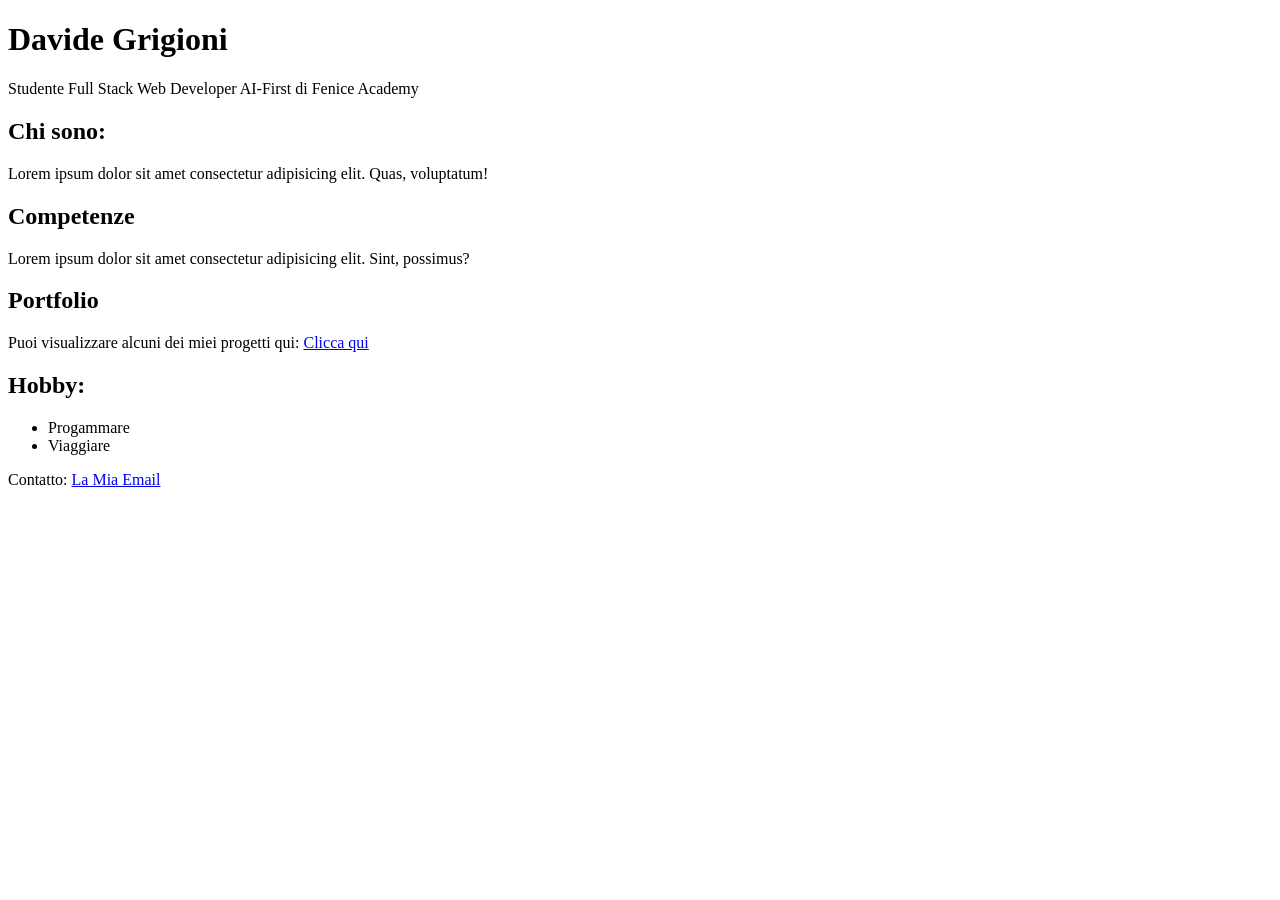
==== l1 - only html/index.html @ 969d1972 "added l1" ====
<!DOCTYPE html>
<html lang="en">

<head>
    <meta charset="UTF-8">
    <meta name="viewport" content="width=device-width, initial-scale=1.0">
    <title>Esercizio HTML</title>
</head>

<body>
    <header>
        <h1>Davide Grigioni</h1>
        <p>Studente Full Stack Web Developer AI-First di Fenice Academy</p>
    </header>

    <main>
        <section>
            <h2>Chi sono:</h2>
            <p>Lorem ipsum dolor sit amet consectetur adipisicing elit. Quas, voluptatum!</p>
        </section>
        <section>
            <h2>Competenze</h2>
            <p>Lorem ipsum dolor sit amet consectetur adipisicing elit. Sint, possimus?</p>
        </section>
        <section>
            <h2>Portfolio</h2>
            <p>Puoi visualizzare alcuni dei miei progetti qui:
                <a href="google.com">Clicca qui</a>
            </p>
        </section>
        <section>
            <h2>Hobby:</h2>
            <ul>
                <li>Progammare</li>
                <li>Viaggiare</li>
            </ul>
        </section>
    </main>

    <footer>
        <p>
            Contatto:
            <a href="mailto:g@g.g">La Mia Email</a>
        </p>
    </footer>

</body>

</html>
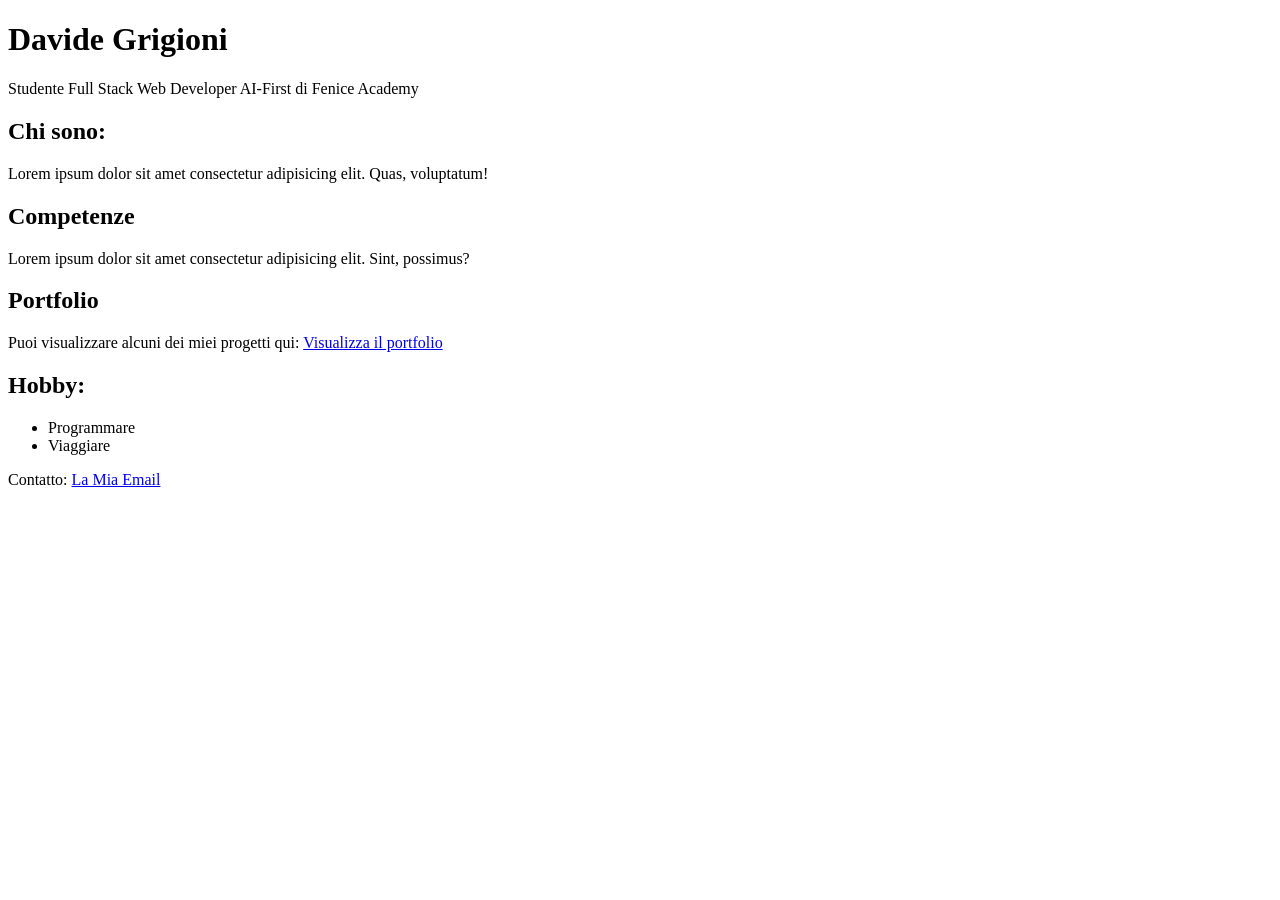
==== commit ae76e69e: "migliorato sito tramite copilot" ====
--- a/l1 - only html/index.html
+++ b/l1 - only html/index.html
@@ -1,49 +1,53 @@
-<!DOCTYPE html>
-<html lang="en">
+<!doctype html>
+<html lang="it">
+  <head>
+    <meta charset="UTF-8" />
+    <meta name="viewport" content="width=device-width, initial-scale=1.0" />
+    <title>Esercizio HTML</title>
+  </head>
 
-<head>
-    <meta charset="UTF-8">
-    <meta name="viewport" content="width=device-width, initial-scale=1.0">
-    <title>Esercizio HTML</title>
-</head>
-
-<body>
+  <body>
     <header>
-        <h1>Davide Grigioni</h1>
-        <p>Studente Full Stack Web Developer AI-First di Fenice Academy</p>
+      <h1>Davide Grigioni</h1>
+      <p>Studente Full Stack Web Developer AI-First di Fenice Academy</p>
     </header>
 
     <main>
-        <section>
-            <h2>Chi sono:</h2>
-            <p>Lorem ipsum dolor sit amet consectetur adipisicing elit. Quas, voluptatum!</p>
-        </section>
-        <section>
-            <h2>Competenze</h2>
-            <p>Lorem ipsum dolor sit amet consectetur adipisicing elit. Sint, possimus?</p>
-        </section>
-        <section>
-            <h2>Portfolio</h2>
-            <p>Puoi visualizzare alcuni dei miei progetti qui:
-                <a href="google.com">Clicca qui</a>
-            </p>
-        </section>
-        <section>
-            <h2>Hobby:</h2>
-            <ul>
-                <li>Progammare</li>
-                <li>Viaggiare</li>
-            </ul>
-        </section>
+      <section>
+        <h2>Chi sono:</h2>
+        <p>
+          Lorem ipsum dolor sit amet consectetur adipisicing elit. Quas,
+          voluptatum!
+        </p>
+      </section>
+      <section>
+        <h2>Competenze</h2>
+        <p>
+          Lorem ipsum dolor sit amet consectetur adipisicing elit. Sint,
+          possimus?
+        </p>
+      </section>
+      <section>
+        <h2>Portfolio</h2>
+        <p>
+          Puoi visualizzare alcuni dei miei progetti qui:
+          <a href="https://google.com">Visualizza il portfolio</a>
+        </p>
+      </section>
+      <section>
+        <h2>Hobby:</h2>
+        <ul>
+          <li>Programmare</li>
+          <li>Viaggiare</li>
+        </ul>
+      </section>
     </main>
 
     <footer>
-        <p>
-            Contatto:
-            <a href="mailto:g@g.g">La Mia Email</a>
-        </p>
+      <p>
+        Contatto:
+        <a href="mailto:g@g.g">La Mia Email</a>
+      </p>
     </footer>
-
-</body>
-
-</html>+  </body>
+</html>
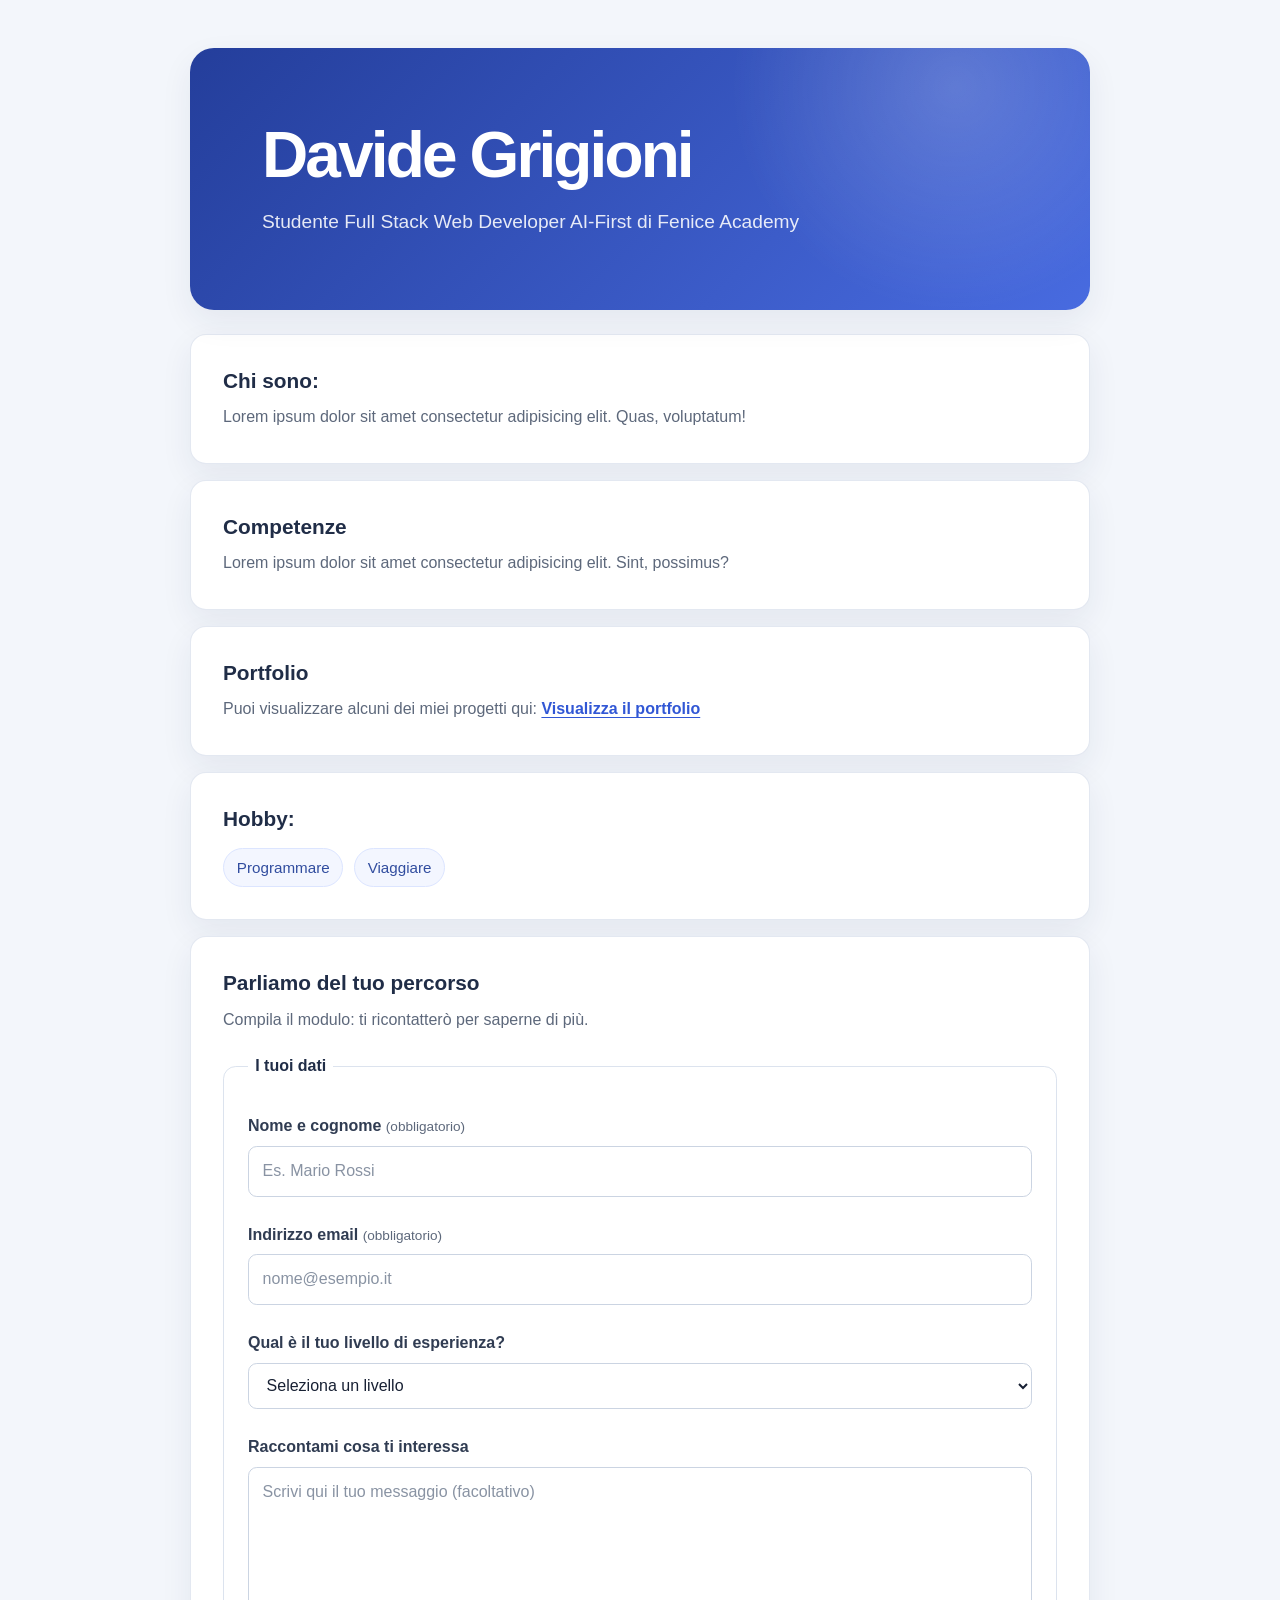
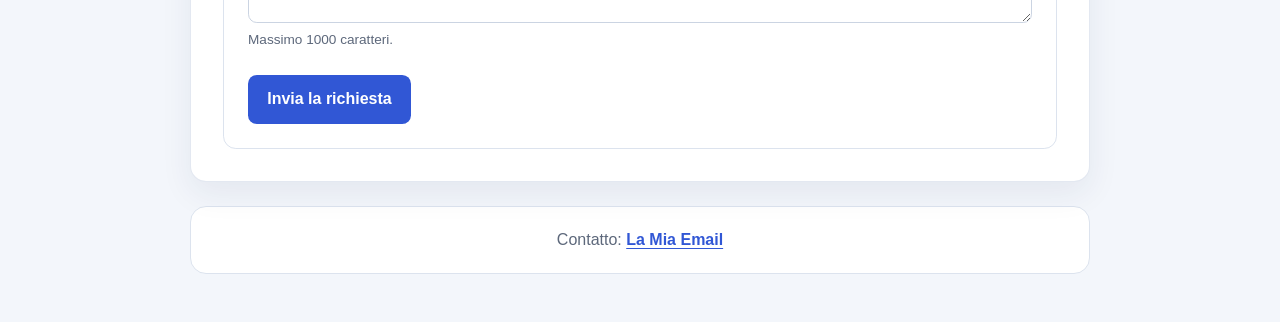
==== commit ecf28556: "updates" ====
--- a/l1 - only html/index.html
+++ b/l1 - only html/index.html
@@ -3,6 +3,7 @@
   <head>
     <meta charset="UTF-8" />
     <meta name="viewport" content="width=device-width, initial-scale=1.0" />
+    <link rel="stylesheet" href="style.css" />
     <title>Esercizio HTML</title>
   </head>
 
@@ -41,13 +42,75 @@
           <li>Viaggiare</li>
         </ul>
       </section>
+      <section>
+        <h2>Parliamo del tuo percorso</h2>
+        <p>Compila il modulo: ti ricontatterò per saperne di più.</p>
+        <form>
+          <fieldset>
+            <legend>I tuoi dati</legend>
+
+            <p>
+              <label for="nome"
+                >Nome e cognome <span>(obbligatorio)</span></label
+              >
+              <input
+                type="text"
+                id="nome"
+                name="nome"
+                autocomplete="name"
+                placeholder="Es. Mario Rossi"
+                required
+              />
+            </p>
+
+            <p>
+              <label for="email"
+                >Indirizzo email <span>(obbligatorio)</span></label
+              >
+              <input
+                type="email"
+                id="email"
+                name="email"
+                autocomplete="email"
+                placeholder="nome@esempio.it"
+                required
+              />
+            </p>
+
+            <p>
+              <label for="livello">Qual è il tuo livello di esperienza?</label>
+              <select id="livello" name="livello" required>
+                <option value="" selected disabled>Seleziona un livello</option>
+                <option value="principiante">Principiante</option>
+                <option value="intermedio">Intermedio</option>
+                <option value="avanzato">Avanzato</option>
+              </select>
+            </p>
+
+            <p>
+              <label for="messaggio">Raccontami cosa ti interessa</label>
+              <textarea
+                id="messaggio"
+                name="messaggio"
+                rows="5"
+                maxlength="1000"
+                aria-describedby="messaggio-aiuto"
+                placeholder="Scrivi qui il tuo messaggio (facoltativo)"
+              ></textarea>
+              <small id="messaggio-aiuto">Massimo 1000 caratteri.</small>
+            </p>
+
+            <button type="submit">Invia la richiesta</button>
+          </fieldset>
+        </form>
+      </section>
     </main>
 
     <footer>
-      <p>
+      <address>
         Contatto:
         <a href="mailto:g@g.g">La Mia Email</a>
-      </p>
+      </address>
     </footer>
   </body>
 </html>
--- a/l1 - only html/style.css
+++ b/l1 - only html/style.css
@@ -0,0 +1,248 @@
+:root {
+  color-scheme: light;
+  font-family: "Segoe UI", Roboto, Helvetica, Arial, sans-serif;
+  color: #172033;
+  background: #f3f6fb;
+  font-synthesis: none;
+  text-rendering: optimizeLegibility;
+  -webkit-font-smoothing: antialiased;
+  -moz-osx-font-smoothing: grayscale;
+
+  --color-primary: #3157d5;
+  --color-primary-dark: #2444b5;
+  --color-text-muted: #5d687b;
+  --color-border: #dce3ee;
+  --shadow-card: 0 12px 32px rgb(31 48 79 / 7%);
+}
+
+* {
+  box-sizing: border-box;
+}
+
+html {
+  min-width: 320px;
+  scroll-behavior: smooth;
+}
+
+body {
+  width: min(100% - 2rem, 900px);
+  margin: 0 auto;
+  padding: 3rem 0;
+  line-height: 1.65;
+}
+
+header {
+  position: relative;
+  overflow: hidden;
+  margin-bottom: 1.5rem;
+  padding: clamp(2rem, 7vw, 4.5rem);
+  border-radius: 1.5rem;
+  color: #fff;
+  background:
+    radial-gradient(circle at 85% 15%, rgb(255 255 255 / 18%), transparent 28%),
+    linear-gradient(135deg, #243e9b, #486be0);
+  box-shadow: var(--shadow-card);
+}
+
+header h1 {
+  margin: 0;
+  font-size: clamp(2.25rem, 7vw, 4rem);
+  line-height: 1.1;
+  letter-spacing: -0.045em;
+}
+
+header p {
+  max-width: 38rem;
+  margin: 1rem 0 0;
+  color: rgb(255 255 255 / 88%);
+  font-size: clamp(1rem, 2vw, 1.2rem);
+}
+
+main {
+  display: grid;
+  gap: 1rem;
+}
+
+section {
+  padding: clamp(1.35rem, 4vw, 2rem);
+  border: 1px solid rgb(220 227 238 / 80%);
+  border-radius: 1rem;
+  background: #fff;
+  box-shadow: var(--shadow-card);
+}
+
+section h2 {
+  margin: 0 0 0.6rem;
+  color: #202d47;
+  font-size: 1.3rem;
+  line-height: 1.3;
+}
+
+section p {
+  margin: 0.65rem 0 0;
+  color: var(--color-text-muted);
+}
+
+a {
+  color: var(--color-primary);
+  font-weight: 600;
+  text-underline-offset: 0.2em;
+}
+
+a:hover {
+  color: var(--color-primary-dark);
+}
+
+a:focus-visible,
+button:focus-visible,
+input:focus-visible,
+select:focus-visible,
+textarea:focus-visible {
+  outline: 3px solid rgb(49 87 213 / 35%);
+  outline-offset: 3px;
+}
+
+ul {
+  display: flex;
+  flex-wrap: wrap;
+  gap: 0.65rem;
+  margin: 1rem 0 0;
+  padding: 0;
+  list-style: none;
+}
+
+li {
+  padding: 0.4rem 0.8rem;
+  border: 1px solid #dce5ff;
+  border-radius: 999px;
+  color: #314d9f;
+  background: #f3f6ff;
+  font-size: 0.95rem;
+}
+
+form {
+  margin-top: 1.25rem;
+}
+
+fieldset {
+  display: grid;
+  gap: 0.35rem;
+  min-width: 0;
+  margin: 0;
+  padding: clamp(1rem, 4vw, 1.5rem);
+  border: 1px solid var(--color-border);
+  border-radius: 0.8rem;
+}
+
+legend {
+  padding: 0 0.45rem;
+  color: #202d47;
+  font-weight: 700;
+}
+
+fieldset p {
+  display: grid;
+  gap: 0.4rem;
+  margin: 0.6rem 0;
+}
+
+label {
+  color: #303c52;
+  font-weight: 600;
+}
+
+label span {
+  color: var(--color-text-muted);
+  font-size: 0.85rem;
+  font-weight: 400;
+}
+
+input,
+select,
+textarea {
+  width: 100%;
+  min-height: 2.9rem;
+  padding: 0.7rem 0.85rem;
+  border: 1px solid #cbd4e2;
+  border-radius: 0.55rem;
+  color: #172033;
+  background: #fff;
+  font: inherit;
+}
+
+input::placeholder,
+textarea::placeholder {
+  color: #8993a3;
+}
+
+textarea {
+  min-height: 8rem;
+  resize: vertical;
+}
+
+small {
+  color: var(--color-text-muted);
+  font-size: 0.85rem;
+}
+
+button {
+  justify-self: start;
+  min-height: 2.9rem;
+  margin-top: 0.5rem;
+  padding: 0.7rem 1.2rem;
+  border: 0;
+  border-radius: 0.55rem;
+  color: #fff;
+  background: var(--color-primary);
+  font: inherit;
+  font-weight: 700;
+  cursor: pointer;
+  transition: background-color 160ms ease, transform 160ms ease;
+}
+
+button:hover {
+  transform: translateY(-1px);
+  background: var(--color-primary-dark);
+}
+
+footer {
+  margin-top: 1.5rem;
+  padding: 1.25rem;
+  border: 1px solid var(--color-border);
+  border-radius: 1rem;
+  color: var(--color-text-muted);
+  background: #fff;
+  text-align: center;
+}
+
+footer address {
+  font-style: normal;
+}
+
+@media (max-width: 520px) {
+  body {
+    width: min(100% - 1.25rem, 900px);
+    padding: 1.25rem 0;
+  }
+
+  header {
+    border-radius: 1rem;
+  }
+
+  section {
+    border-radius: 0.8rem;
+  }
+
+  button {
+    width: 100%;
+  }
+}
+
+@media (prefers-reduced-motion: reduce) {
+  *,
+  *::before,
+  *::after {
+    scroll-behavior: auto !important;
+    transition-duration: 0.01ms !important;
+  }
+}
